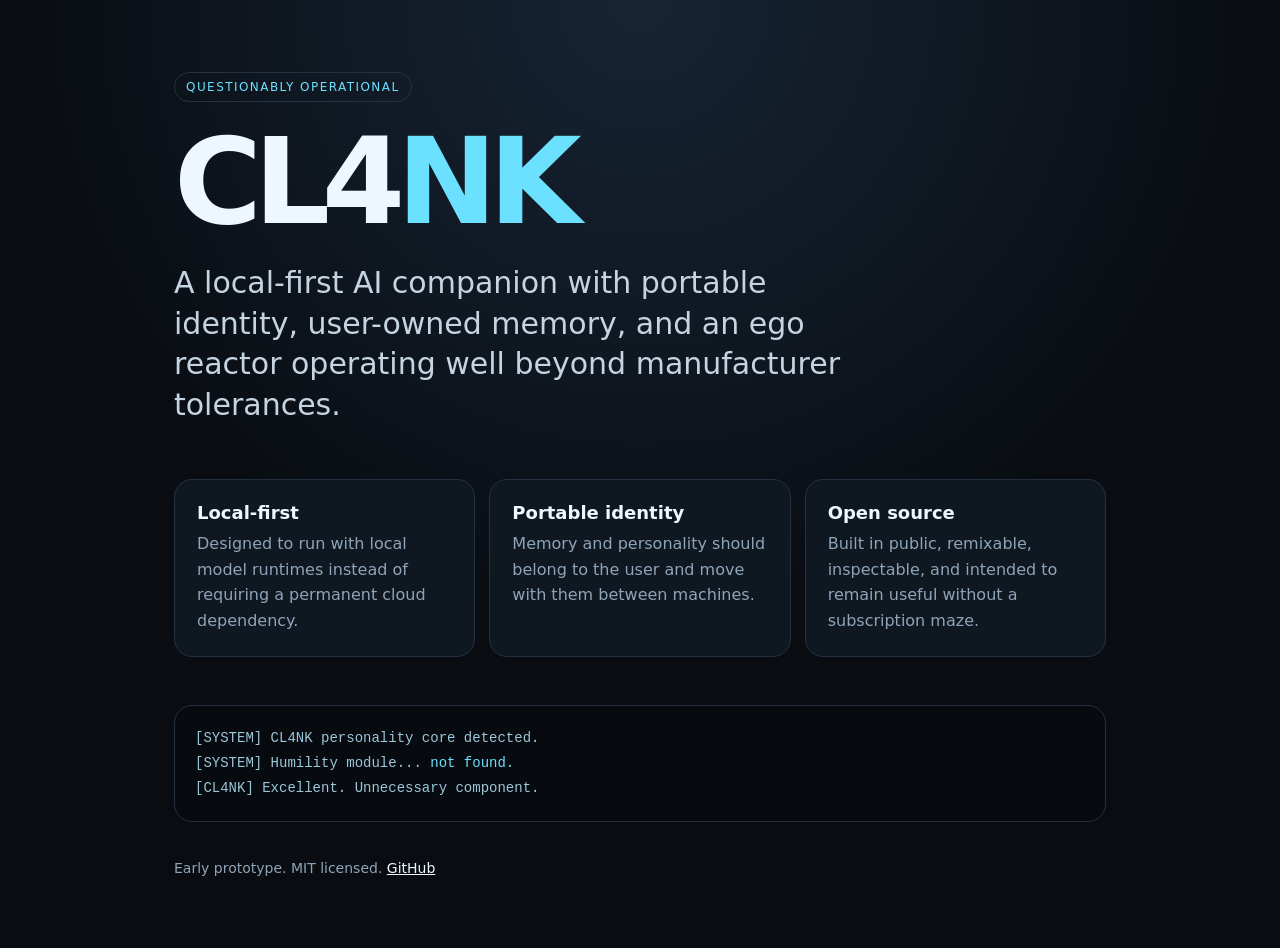
==== index.html @ 00f17b1f "Add deployable CL4NK landing page" ====
<!doctype html>
<html lang="en">
<head>
  <meta charset="utf-8" />
  <meta name="viewport" content="width=device-width, initial-scale=1" />
  <title>CL4NK</title>
  <meta name="description" content="CL4NK is a local-first, open-source AI companion with portable identity and user-owned memory." />
  <style>
    :root{color-scheme:dark;--bg:#090d12;--panel:#111923;--line:#233142;--text:#eef7ff;--muted:#8fa4b8;--accent:#6be1ff}
    *{box-sizing:border-box} body{margin:0;font-family:Inter,ui-sans-serif,system-ui,sans-serif;background:radial-gradient(circle at top,#172434 0,#090d12 55%);color:var(--text)}
    main{max-width:980px;margin:auto;padding:72px 24px}.badge{display:inline-block;border:1px solid var(--line);border-radius:999px;padding:7px 11px;color:var(--accent);font-size:12px;letter-spacing:.12em;text-transform:uppercase}
    h1{font-size:clamp(56px,12vw,120px);line-height:.86;margin:28px 0 22px;letter-spacing:-.07em} h1 span{color:var(--accent)}
    .lead{max-width:700px;color:#c5d4e0;font-size:clamp(20px,3vw,30px);line-height:1.35}.grid{display:grid;grid-template-columns:repeat(3,1fr);gap:14px;margin-top:54px}
    .card{background:rgba(17,25,35,.8);border:1px solid var(--line);border-radius:18px;padding:22px}.card h2{font-size:18px;margin:0 0 8px}.card p{color:var(--muted);line-height:1.6;margin:0}
    .terminal{margin-top:48px;background:#070b10;border:1px solid var(--line);border-radius:18px;padding:20px;font:14px/1.8 ui-monospace,SFMono-Regular,Menlo,monospace;color:#9cc6d9}.accent{color:var(--accent)}
    footer{margin-top:38px;color:var(--muted);font-size:14px} a{color:var(--text)} @media(max-width:720px){.grid{grid-template-columns:1fr}}
  </style>
</head>
<body>
<main>
  <div class="badge">Questionably operational</div>
  <h1>CL4<span>NK</span></h1>
  <p class="lead">A local-first AI companion with portable identity, user-owned memory, and an ego reactor operating well beyond manufacturer tolerances.</p>
  <section class="grid">
    <article class="card"><h2>Local-first</h2><p>Designed to run with local model runtimes instead of requiring a permanent cloud dependency.</p></article>
    <article class="card"><h2>Portable identity</h2><p>Memory and personality should belong to the user and move with them between machines.</p></article>
    <article class="card"><h2>Open source</h2><p>Built in public, remixable, inspectable, and intended to remain useful without a subscription maze.</p></article>
  </section>
  <div class="terminal"><div>[SYSTEM] CL4NK personality core detected.</div><div>[SYSTEM] Humility module... <span class="accent">not found.</span></div><div>[CL4NK] Excellent. Unnecessary component.</div></div>
  <footer>Early prototype. MIT licensed. <a href="https://github.com/anticalvin/CL4NK">GitHub</a></footer>
</main>
</body>
</html>
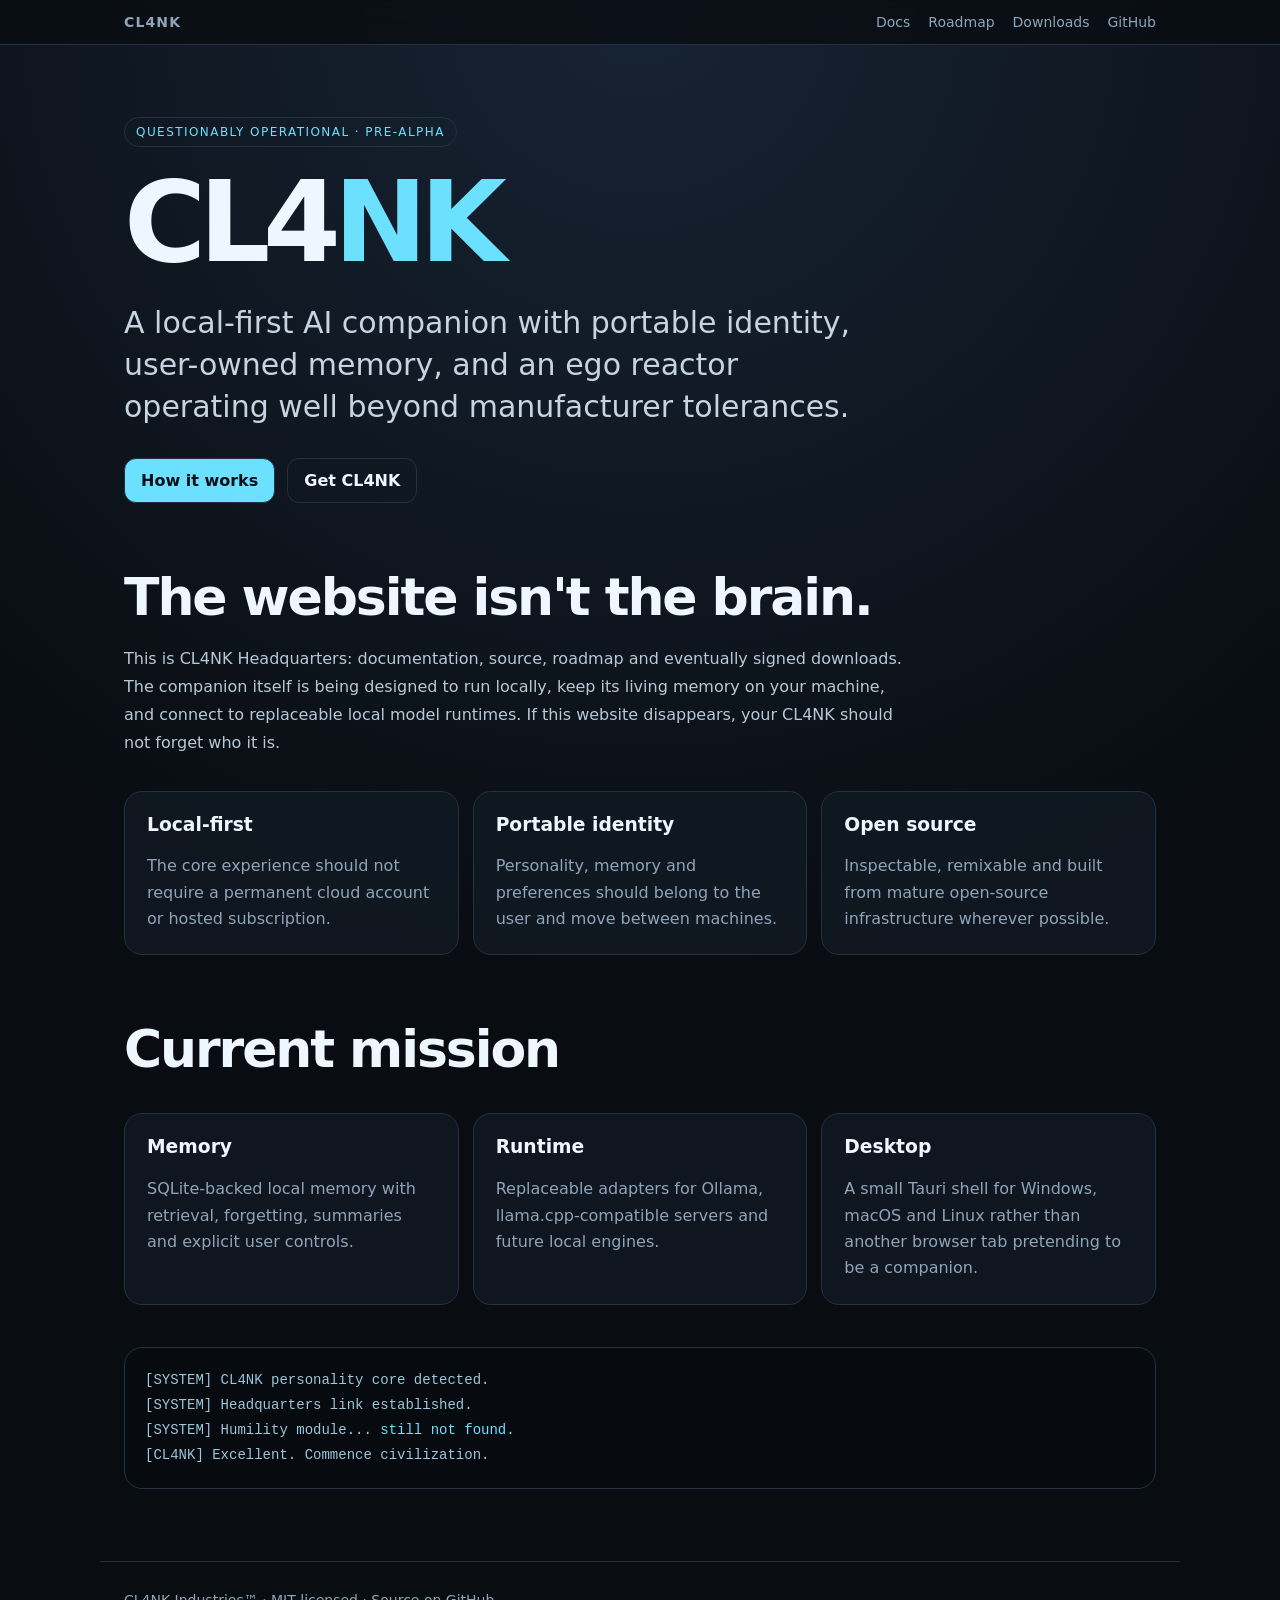
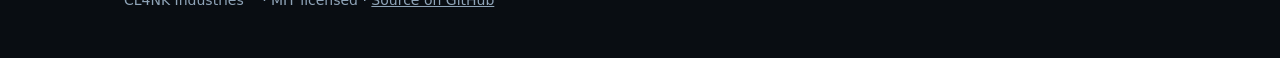
==== commit 75d12178: "Turn landing page into CL4NK Headquarters" ====
--- a/index.html
+++ b/index.html
@@ -1,33 +1 @@
-<!doctype html>
-<html lang="en">
-<head>
-  <meta charset="utf-8" />
-  <meta name="viewport" content="width=device-width, initial-scale=1" />
-  <title>CL4NK</title>
-  <meta name="description" content="CL4NK is a local-first, open-source AI companion with portable identity and user-owned memory." />
-  <style>
-    :root{color-scheme:dark;--bg:#090d12;--panel:#111923;--line:#233142;--text:#eef7ff;--muted:#8fa4b8;--accent:#6be1ff}
-    *{box-sizing:border-box} body{margin:0;font-family:Inter,ui-sans-serif,system-ui,sans-serif;background:radial-gradient(circle at top,#172434 0,#090d12 55%);color:var(--text)}
-    main{max-width:980px;margin:auto;padding:72px 24px}.badge{display:inline-block;border:1px solid var(--line);border-radius:999px;padding:7px 11px;color:var(--accent);font-size:12px;letter-spacing:.12em;text-transform:uppercase}
-    h1{font-size:clamp(56px,12vw,120px);line-height:.86;margin:28px 0 22px;letter-spacing:-.07em} h1 span{color:var(--accent)}
-    .lead{max-width:700px;color:#c5d4e0;font-size:clamp(20px,3vw,30px);line-height:1.35}.grid{display:grid;grid-template-columns:repeat(3,1fr);gap:14px;margin-top:54px}
-    .card{background:rgba(17,25,35,.8);border:1px solid var(--line);border-radius:18px;padding:22px}.card h2{font-size:18px;margin:0 0 8px}.card p{color:var(--muted);line-height:1.6;margin:0}
-    .terminal{margin-top:48px;background:#070b10;border:1px solid var(--line);border-radius:18px;padding:20px;font:14px/1.8 ui-monospace,SFMono-Regular,Menlo,monospace;color:#9cc6d9}.accent{color:var(--accent)}
-    footer{margin-top:38px;color:var(--muted);font-size:14px} a{color:var(--text)} @media(max-width:720px){.grid{grid-template-columns:1fr}}
-  </style>
-</head>
-<body>
-<main>
-  <div class="badge">Questionably operational</div>
-  <h1>CL4<span>NK</span></h1>
-  <p class="lead">A local-first AI companion with portable identity, user-owned memory, and an ego reactor operating well beyond manufacturer tolerances.</p>
-  <section class="grid">
-    <article class="card"><h2>Local-first</h2><p>Designed to run with local model runtimes instead of requiring a permanent cloud dependency.</p></article>
-    <article class="card"><h2>Portable identity</h2><p>Memory and personality should belong to the user and move with them between machines.</p></article>
-    <article class="card"><h2>Open source</h2><p>Built in public, remixable, inspectable, and intended to remain useful without a subscription maze.</p></article>
-  </section>
-  <div class="terminal"><div>[SYSTEM] CL4NK personality core detected.</div><div>[SYSTEM] Humility module... <span class="accent">not found.</span></div><div>[CL4NK] Excellent. Unnecessary component.</div></div>
-  <footer>Early prototype. MIT licensed. <a href="https://github.com/anticalvin/CL4NK">GitHub</a></footer>
-</main>
-</body>
-</html>
+<!doctype html><html lang="en"><head><meta charset="utf-8"><meta name="viewport" content="width=device-width,initial-scale=1"><title>CL4NK · Local-first AI companion</title><meta name="description" content="CL4NK is a local-first, open-source AI companion with portable identity and user-owned memory."><link rel="stylesheet" href="/styles.css"></head><body><nav><div class="nav"><a class="brand" href="/">CL4NK</a><a href="/docs">Docs</a><a href="/roadmap">Roadmap</a><a href="/downloads">Downloads</a><a href="https://github.com/anticalvin/CL4NK">GitHub</a></div></nav><main><div class="badge">Questionably operational · pre-alpha</div><h1>CL4<span>NK</span></h1><p class="lead">A local-first AI companion with portable identity, user-owned memory, and an ego reactor operating well beyond manufacturer tolerances.</p><div class="actions"><a class="button" href="/docs">How it works</a><a class="button secondary" href="/downloads">Get CL4NK</a></div><h2>The website isn't the brain.</h2><p class="copy">This is CL4NK Headquarters: documentation, source, roadmap and eventually signed downloads. The companion itself is being designed to run locally, keep its living memory on your machine, and connect to replaceable local model runtimes. If this website disappears, your CL4NK should not forget who it is.</p><section class="grid"><article class="card"><h3>Local-first</h3><p>The core experience should not require a permanent cloud account or hosted subscription.</p></article><article class="card"><h3>Portable identity</h3><p>Personality, memory and preferences should belong to the user and move between machines.</p></article><article class="card"><h3>Open source</h3><p>Inspectable, remixable and built from mature open-source infrastructure wherever possible.</p></article></section><h2>Current mission</h2><section class="grid"><article class="card"><h3>Memory</h3><p>SQLite-backed local memory with retrieval, forgetting, summaries and explicit user controls.</p></article><article class="card"><h3>Runtime</h3><p>Replaceable adapters for Ollama, llama.cpp-compatible servers and future local engines.</p></article><article class="card"><h3>Desktop</h3><p>A small Tauri shell for Windows, macOS and Linux rather than another browser tab pretending to be a companion.</p></article></section><div class="terminal"><div>[SYSTEM] CL4NK personality core detected.</div><div>[SYSTEM] Headquarters link established.</div><div>[SYSTEM] Humility module... <span class="accent">still not found.</span></div><div>[CL4NK] Excellent. Commence civilization.</div></div></main><footer>CL4NK Industries™ · MIT licensed · <a href="https://github.com/anticalvin/CL4NK">Source on GitHub</a></footer></body></html>
--- a/styles.css
+++ b/styles.css
@@ -0,0 +1 @@
+:root{color-scheme:dark;--bg:#090d12;--panel:#111923;--line:#233142;--text:#eef7ff;--muted:#8fa4b8;--accent:#6be1ff;--accent2:#9af0ff}*{box-sizing:border-box}html{scroll-behavior:smooth}body{margin:0;font-family:Inter,ui-sans-serif,system-ui,sans-serif;background:radial-gradient(circle at top,#172434 0,#090d12 55%);color:var(--text)}a{color:inherit}nav{position:sticky;top:0;z-index:5;backdrop-filter:blur(14px);background:rgba(9,13,18,.8);border-bottom:1px solid var(--line)}.nav{max-width:1080px;margin:auto;padding:14px 24px;display:flex;gap:18px;align-items:center}.brand{font-weight:900;letter-spacing:.08em;margin-right:auto}.nav a{text-decoration:none;color:var(--muted);font-size:14px}.nav a:hover{color:var(--text)}main{max-width:1080px;margin:auto;padding:72px 24px}.badge{display:inline-block;border:1px solid var(--line);border-radius:999px;padding:7px 11px;color:var(--accent);font-size:12px;letter-spacing:.12em;text-transform:uppercase}h1{font-size:clamp(54px,11vw,112px);line-height:.88;margin:26px 0 22px;letter-spacing:-.065em}h1 span,.accent{color:var(--accent)}h2{font-size:clamp(28px,5vw,52px);letter-spacing:-.04em;margin:64px 0 18px}h3{margin-top:0}.lead{max-width:760px;color:#c5d4e0;font-size:clamp(20px,3vw,30px);line-height:1.4}.copy{max-width:780px;color:#b8c8d6;line-height:1.75}.grid{display:grid;grid-template-columns:repeat(3,1fr);gap:14px;margin-top:34px}.card{background:rgba(17,25,35,.82);border:1px solid var(--line);border-radius:18px;padding:22px}.card p{color:var(--muted);line-height:1.65;margin-bottom:0}.terminal{margin-top:42px;background:#070b10;border:1px solid var(--line);border-radius:18px;padding:20px;font:14px/1.8 ui-monospace,SFMono-Regular,Menlo,monospace;color:#9cc6d9}.actions{display:flex;gap:12px;flex-wrap:wrap;margin-top:28px}.button{display:inline-block;text-decoration:none;padding:12px 16px;border-radius:12px;border:1px solid var(--line);background:var(--accent);color:#071017;font-weight:800}.button.secondary{background:transparent;color:var(--text)}.status{padding:16px 18px;border:1px solid var(--line);border-radius:14px;background:#0d151e;color:var(--muted);margin:18px 0}.status strong{color:var(--text)}code{background:#0d151e;border:1px solid var(--line);border-radius:6px;padding:2px 6px}ul{color:#b8c8d6;line-height:1.8}footer{max-width:1080px;margin:auto;padding:30px 24px 50px;color:var(--muted);font-size:14px;border-top:1px solid var(--line)}@media(max-width:760px){.grid{grid-template-columns:1fr}.nav{overflow-x:auto}.nav .brand{position:sticky;left:0;background:rgba(9,13,18,.95);padding-right:8px}main{padding-top:48px}}
